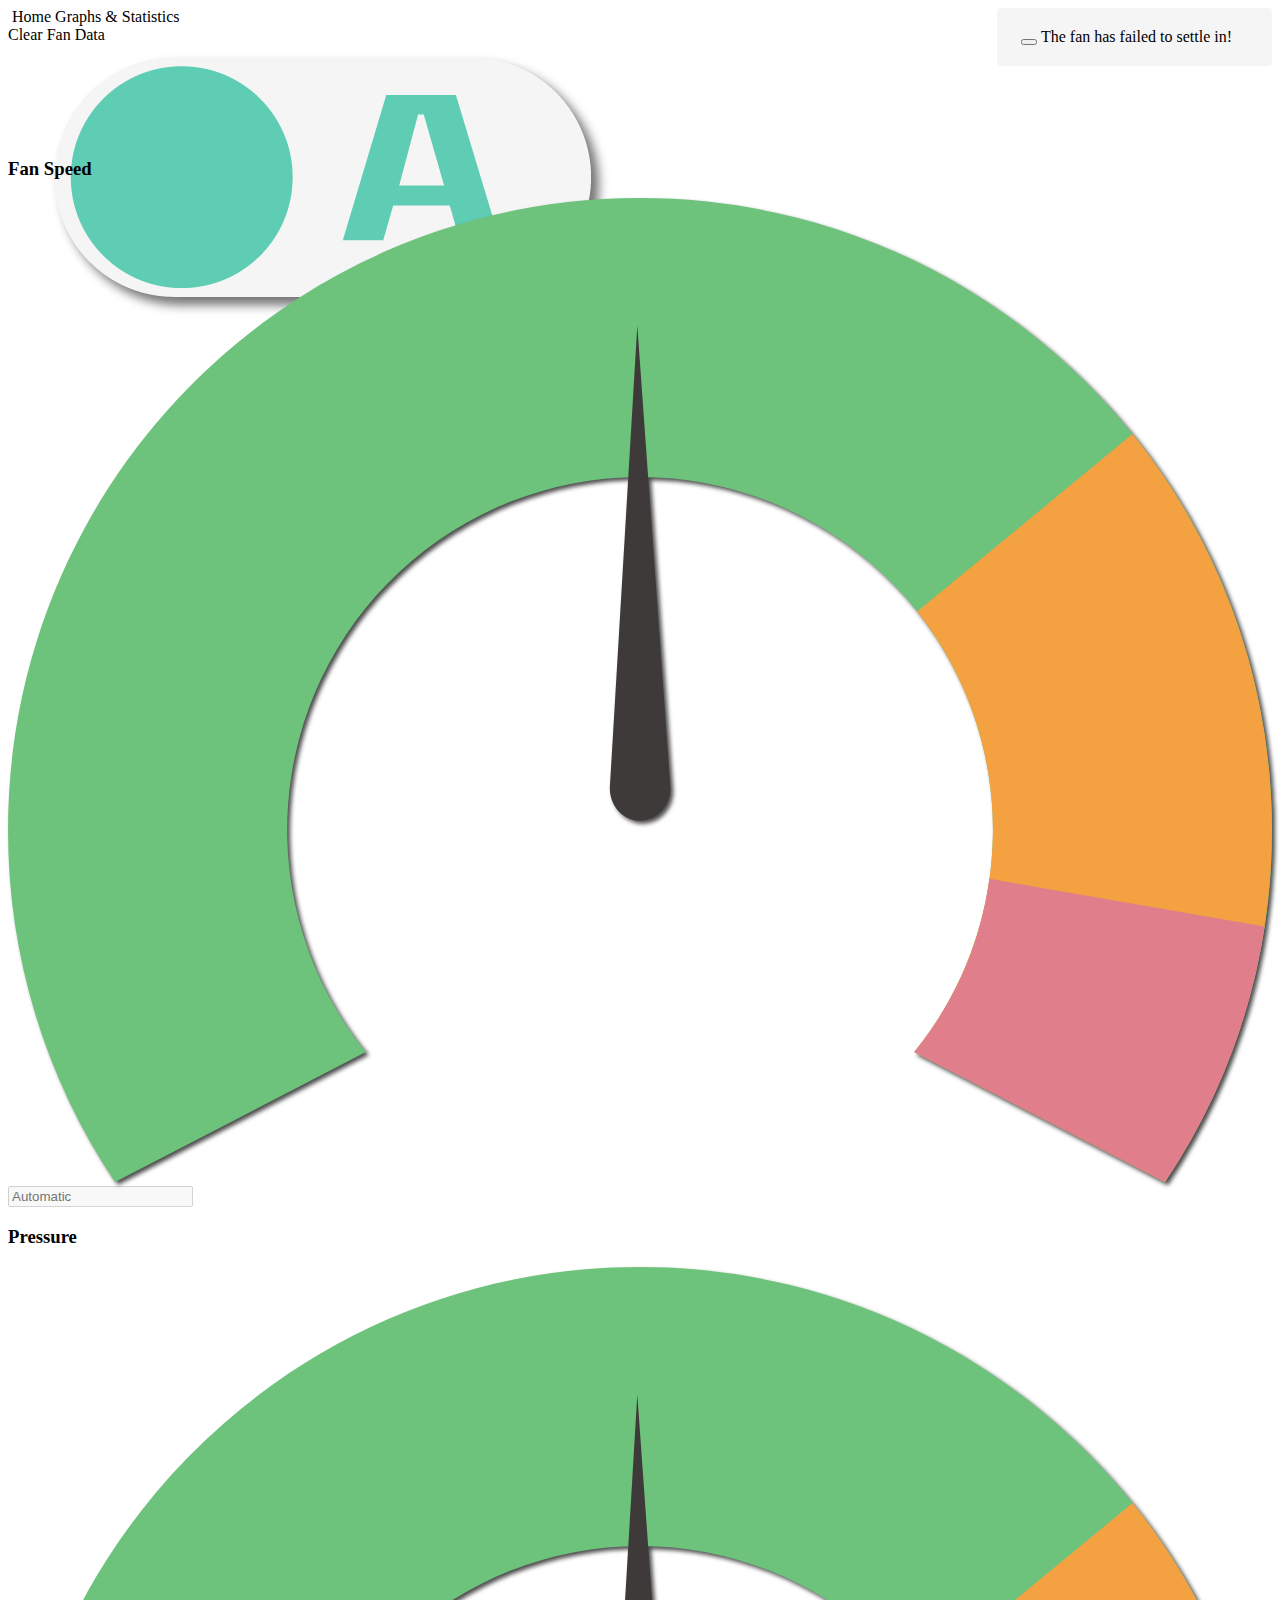
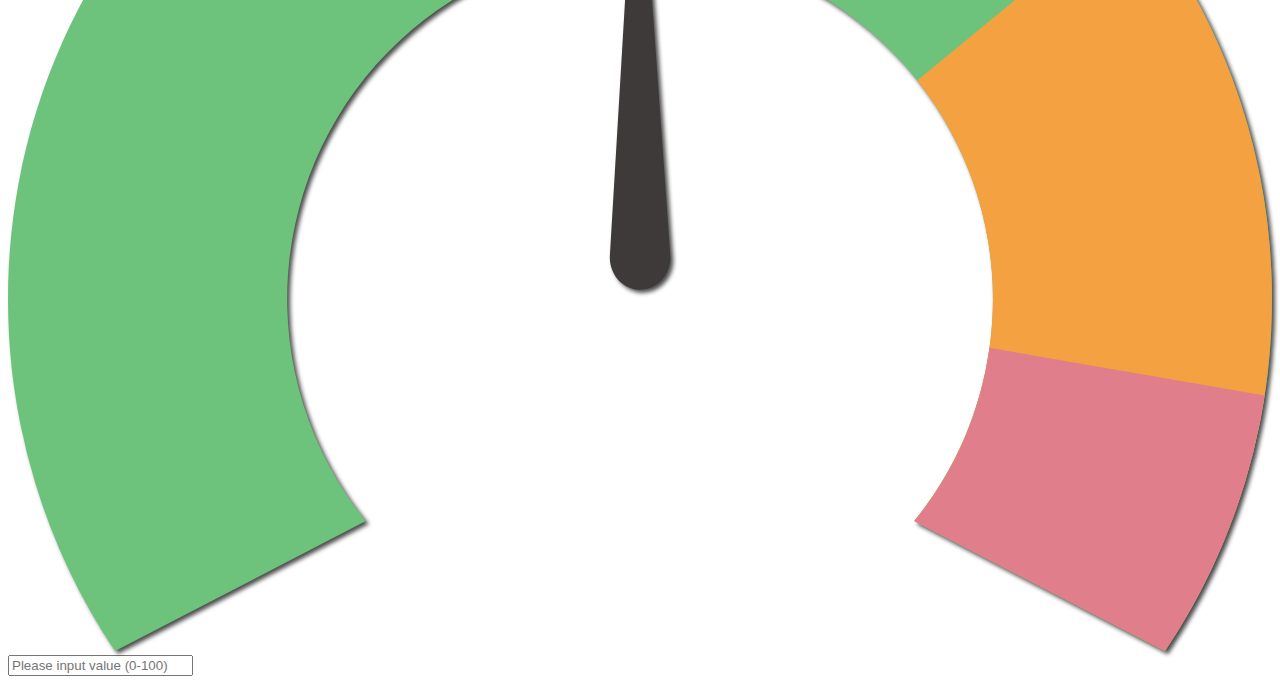
==== public/index.html @ c9ab6a42 "Graph now loads data from the Database CSS is now used for rotating the logo" ====
<!DOCTYPE html>
<html lang="en" class="has-background-success">
<head>
    <meta charset="UTF-8">
    <title>Title</title>
    <link rel="shortcut icon" href="img/hi.ico" type="image/x-icon">
    <script src="js/script.js"></script>
    <script src="https://kit.fontawesome.com/97f2692db1.js" crossorigin="anonymous"></script>
    <link rel="stylesheet" href="https://cdn.jsdelivr.net/npm/bulma@0.9.3/css/bulma.min.css">
    <link rel="stylesheet" href="css/style.css">

</head>

<body>
<!-- NavBar -->
<nav class="navbar is-success" role="navigation" aria-label="main navigation">
    <div class="navbar-brand">
        <a class="navbar-item">
            <i id="fan" class="fas fa-fan has-text-white-bis mx-1 rotate"></i>
            <img src="/img/logoNew.png" alt="" height="40" id="logo">
        </a>

        <a id="homeButton" class="navbar-item">
            <span class="icon mx-1">
                <i class="fas fa-home"></i>
            </span>
            Home
        </a>

        <a id="graphButton" class="navbar-item">
            <span class="icon mx-1">
                <i class="fas fa-chart-area"></i>
            </span>
            Graphs & Statistics
        </a>

    </div>


    <div class="navbar-end">
        <div class="navbar-item">
            <div class="button is-danger" id="clearFanData" >
                <a class="navbar-item">
            <span class="icon mx-1">
                <i class="fas fa-exclamation-triangle"></i>
            </span>
                    Clear Fan Data
                </a>
            </div>
        </div>
    </div>
</nav>
<!-- NavBar END -->

<!-- Fan Error -->
<div class="notification is-danger has-text-centered  is-narrow" id="errorContainer" >
    <button class="delete" id="errorMessage"></button>
    The fan has failed to settle in!
</div>
<!-- Fan Error END -->

<!-- Main Content -->
<div class="box mx-2 mt-2 has-background-primary" id="homeContent">

    <!-- Switch . -->
    <figure class="is-flex is-align-items-left is-justify-content-center is-128x128" id="switch">
        <img src="img/switchA.png" alt="modeChanger" id="switchImage">
    </figure>
    <!-- Switch -->

    <!-- Home Content -->
    <div class="columns is-vcentered">

        <!-- Fan Speed  -->
        <div class="column">
            <section class="section">
                <div class="box has-background-light">
                    <h3 class="title is-3">Fan Speed</h3>
                    <object type="image/svg+xml" data="img/gauge.svg" id="fanGauge" class="gauges"></object>

                    <!-- Input Box  -->
                    <!-- Setting to Automatic clears the values set -->
                    <div class="control">
                        <input class="input is-dark" type="text" placeholder="Automatic" disabled>
                    </div>
                    <!-- Input Box END -->

                </div>
            </section>
        </div>
        <!-- Fan Speed END -->

        <!-- Pressure  -->
        <div class="column">
            <section class="section">
                <div class="box has-background-light">
                    <h3 class="title is-3">Pressure </h3>
                    <object type="image/svg+xml" data="img/gauge.svg" id="pressureGauge" class="gauges"></object>

                    <!-- Input Box  -->
                    <!-- Setting to Automatic clears the values set -->
                    <div class="control">
                        <input class="input is-dark" type="text" placeholder="Please input value (0-100)"  min="0" max="100">
                        <!-- Input Box END -->

                    </div>
                </div>
            </section>
        </div>
        <!-- Pressure END  -->

    </div>
    <!-- Home Content END -->
</div>

<div class="box mx-6 mt-6 has-background-primary" id="graphContent">

    <div class="columns is-vcentered">



        <div class="column">

                <div class="box has-background-light" id="wrapper">


                    <iframe id="graphObject" src="http://localhost:8080/graphRender">
                    </iframe>


                </div>




                <div class="box has-background-light" style="height: 600px;overflow: scroll;">
                    <h1 class="title  has-text-centered">Logs</h1>
                    <table class="is-12" style="  width:100%;" >
                            <tr>
                                <th>Who</th>
                                <th>When</th>

                            </tr>
                            <tr>
                                <td>Alfreds Futterkiste</td>
                                <td>Maria Anders</td>

                            </tr>
                            <tr>
                                <td>Centro comercial Moctezuma</td>
                                <td>Francisco Chang</td>
                            </tr>
                        <tr>
                            <td>Centro comercial Moctezuma</td>
                            <td>Francisco Chang</td>
                        </tr>
                        <tr>
                            <td>Centro comercial Moctezuma</td>
                            <td>Francisco Chang</td>
                        </tr>
                        <tr>
                            <td>Centro comercial Moctezuma</td>
                            <td>Francisco Chang</td>
                        </tr>
                        <tr>
                            <td>Centro comercial Moctezuma</td>
                            <td>Francisco Chang</td>
                        </tr>
                        <tr>
                            <td>Centro comercial Moctezuma</td>
                            <td>Francisco Chang</td>
                        </tr>
                        <tr>
                            <td>Centro comercial Moctezuma</td>
                            <td>Francisco Chang</td>
                        </tr>
                        <tr>
                            <td>Centro comercial Moctezuma</td>
                            <td>Francisco Chang</td>
                        </tr>

                        <tr>
                            <td>Alfreds Futterkiste</td>
                            <td>Maria Anders</td>

                        </tr>
                        <tr>
                            <td>Centro comercial Moctezuma</td>
                            <td>Francisco Chang</td>
                        </tr>
                        <tr>
                            <td>Centro comercial Moctezuma</td>
                            <td>Francisco Chang</td>
                        </tr>
                        <tr>
                            <td>Centro comercial Moctezuma</td>
                            <td>Francisco Chang</td>
                        </tr>
                        <tr>
                            <td>Centro comercial Moctezuma</td>
                            <td>Francisco Chang</td>
                        </tr>
                        <tr>
                            <td>Centro comercial Moctezuma</td>
                            <td>Francisco Chang</td>
                        </tr>
                        <tr>
                            <td>Centro comercial Moctezuma</td>
                            <td>Francisco Chang</td>
                        </tr>
                        <tr>
                            <td>Centro comercial Moctezuma</td>
                            <td>Francisco Chang</td>
                        </tr>
                        <tr>
                            <td>Centro comercial Moctezuma</td>
                            <td>Francisco Chang</td>
                        </tr>

                        <tr>
                            <td>Centro comercial Moctezuma</td>
                            <td>Francisco Chang</td>
                        </tr>
                        <tr>
                            <td>Centro comercial Moctezuma</td>
                            <td>Francisco Chang</td>
                        </tr>
                        <tr>
                            <td>Centro comercial Moctezuma</td>
                            <td>Francisco Chang</td>
                        </tr>
                        <tr>
                            <td>Centro comercial Moctezuma</td>
                            <td>Francisco Chang</td>
                        </tr>
                        <tr>
                            <td>Centro comercial Moctezuma</td>
                            <td>Francisco Chang</td>
                        </tr>
                        </table>

                </div>

                </div>

        </div>

</div>
<!-- Main Content END -->
</body>
</html>
---- public/css/style.css ----
::-webkit-scrollbar {
    width: 0;
    height: 0;
}

#switch{
    width: auto;
    height: auto;
    max-width: 10vw;
    max-height: 10vh;
    margin-left: 3%;
    margin-top:5px ;
}

/*width: 90vw;
height: 90vh;*/
#wrapper {  height: 450px; padding: 0; overflow: hidden;
    width:100%;
    float:left;
    text-align:center;

}
#graphObject {
    width: 86vw;
    height: 550px;
    margin: 0 auto;
    display:block;
}
#graphObject {
/*    -webkit-transform: scale(1);*/
    -webkit-transform-origin: 0 0;
}


#wrapper {
    position: relative;
    padding-bottom: 56.25%; /* 16:9 */
    padding-top: 25px;
    height: 0;
}

*{
    image-rendering: -moz-crisp-edges;         /* Firefox */
    image-rendering:   -o-crisp-edges;         /* Opera */
    image-rendering: crisp-edges;
    -ms-interpolation-mode: nearest-neighbor;  /* IE (non-standard property) */
}


.gauges {
    -webkit-filter: drop-shadow( 3px 3px 2px rgba(0, 0, 0, .7));
    filter: drop-shadow( 3px 3px 2px rgba(0, 0, 0, .7));
    /* Similar syntax to box-shadow */

}

.notification {
    position: fixed;
    top: 0.5rem;
    right: 0.5rem;
    z-index: 100;
    animation: slidein 2s 1;
    animation-fill-mode: both;
    animation-timing-function: cubic-bezier(0.68, -0.55, 0.265, 1.3);
    max-width: 600px;
    background-color: whitesmoke;
    border-radius: 4px;
    padding: 1.25rem 2.5rem 1.25rem 1.5rem;
}
@keyframes slidein {
    0% {
    transform: translateX( 110% );
    }
    100% {
        transform: translateX( 0 );
    }
}
/*#gauge {
    animation: pointerSVG__tr 3000ms linear 1 normal forwards}@keyframes pointerSVG__tr { 0% {transform: translate(221.245px,207.370756px) rotate(-120deg)} 100% {transform: translate(221.245px,207.370756px) rotate(120deg)}}*/



#errorContainer {
    opacity: 1;
    transition: opacity 1s;
}

#errorContainer.fade {
    opacity: 0;
}
@keyframes slideout {
    0% {
        transform: translateX( 0 );
        opacity: 1;
    }
    100% {
    transform: translateX( 110% );
        opacity: 0;
    }
}


/* ENDLESS ROTATE */
.rotate{
    animation: rotate 1.5s linear infinite;
}
@keyframes rotate{
    to{ transform: rotate(360deg); }
}

/* Object */
{"Caribbean Green":"00d1b2","Emerald":"48c774","Cultured":"f5f5f5","Rose Madder":"db2b39","Raisin Black":"171a21"}


/*  https://coolors.co/00d1b2-48c774-f5f5f5-db2b39-171a21 */
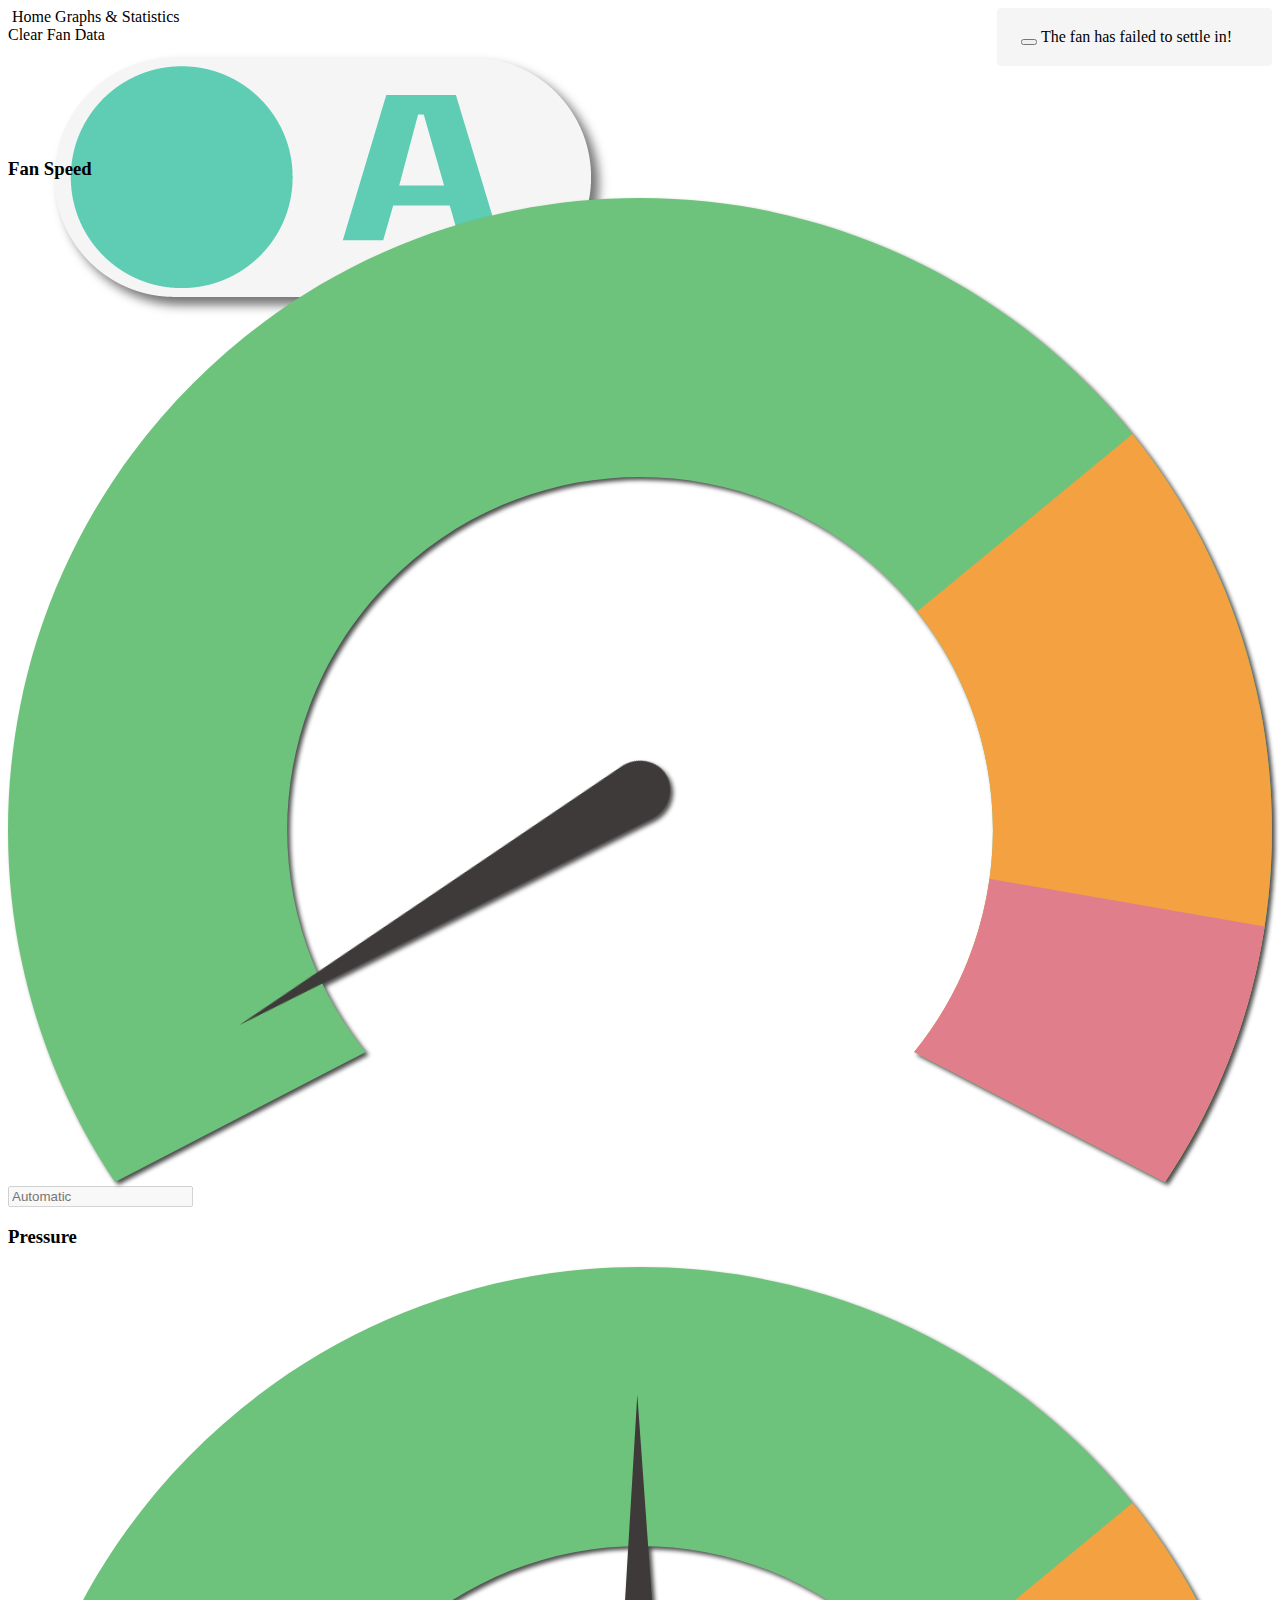
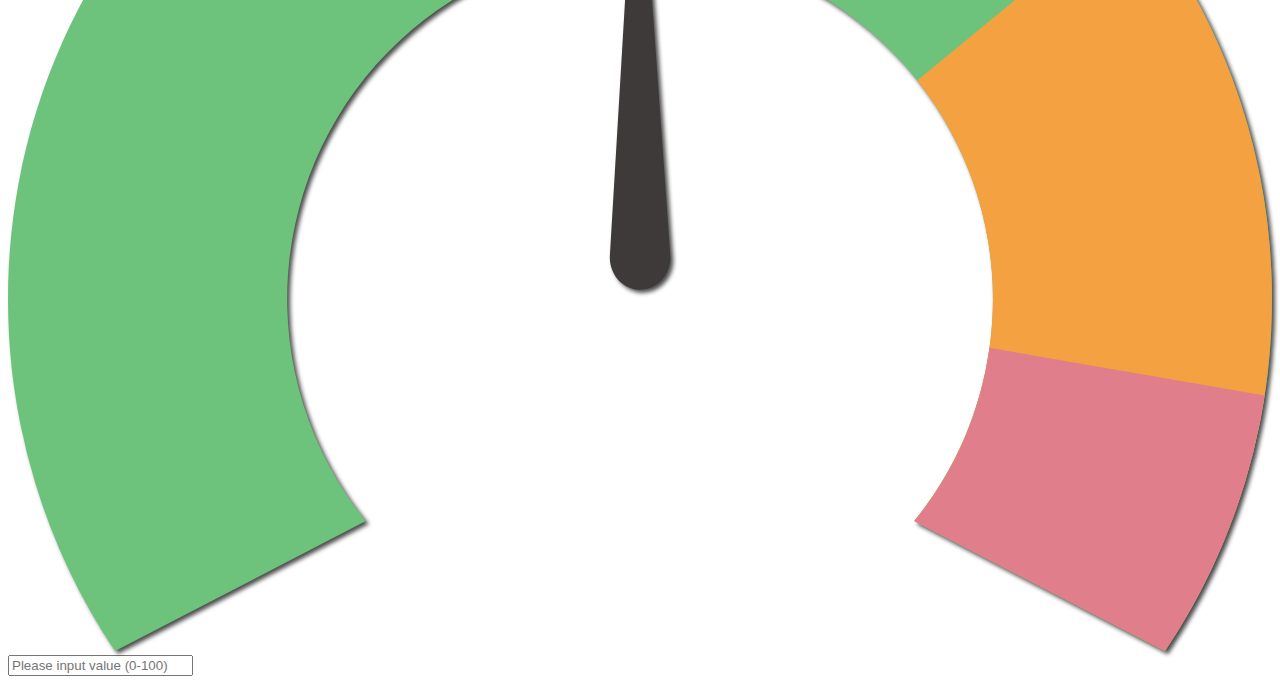
==== commit c2ed25df: "Added MQTT out" ====
--- a/public/index.html
+++ b/public/index.html
@@ -76,7 +76,7 @@
             <section class="section">
                 <div class="box has-background-light">
                     <h3 class="title is-3">Fan Speed</h3>
-                    <object type="image/svg+xml" data="img/gauge.svg" id="fanGauge" class="gauges"></object>
+                    <object type="image/svg+xml" data="img/gauge_anim.svg" id="fanGauge" class="gauges"></object>
 
                     <!-- Input Box  -->
                     <!-- Setting to Automatic clears the values set -->
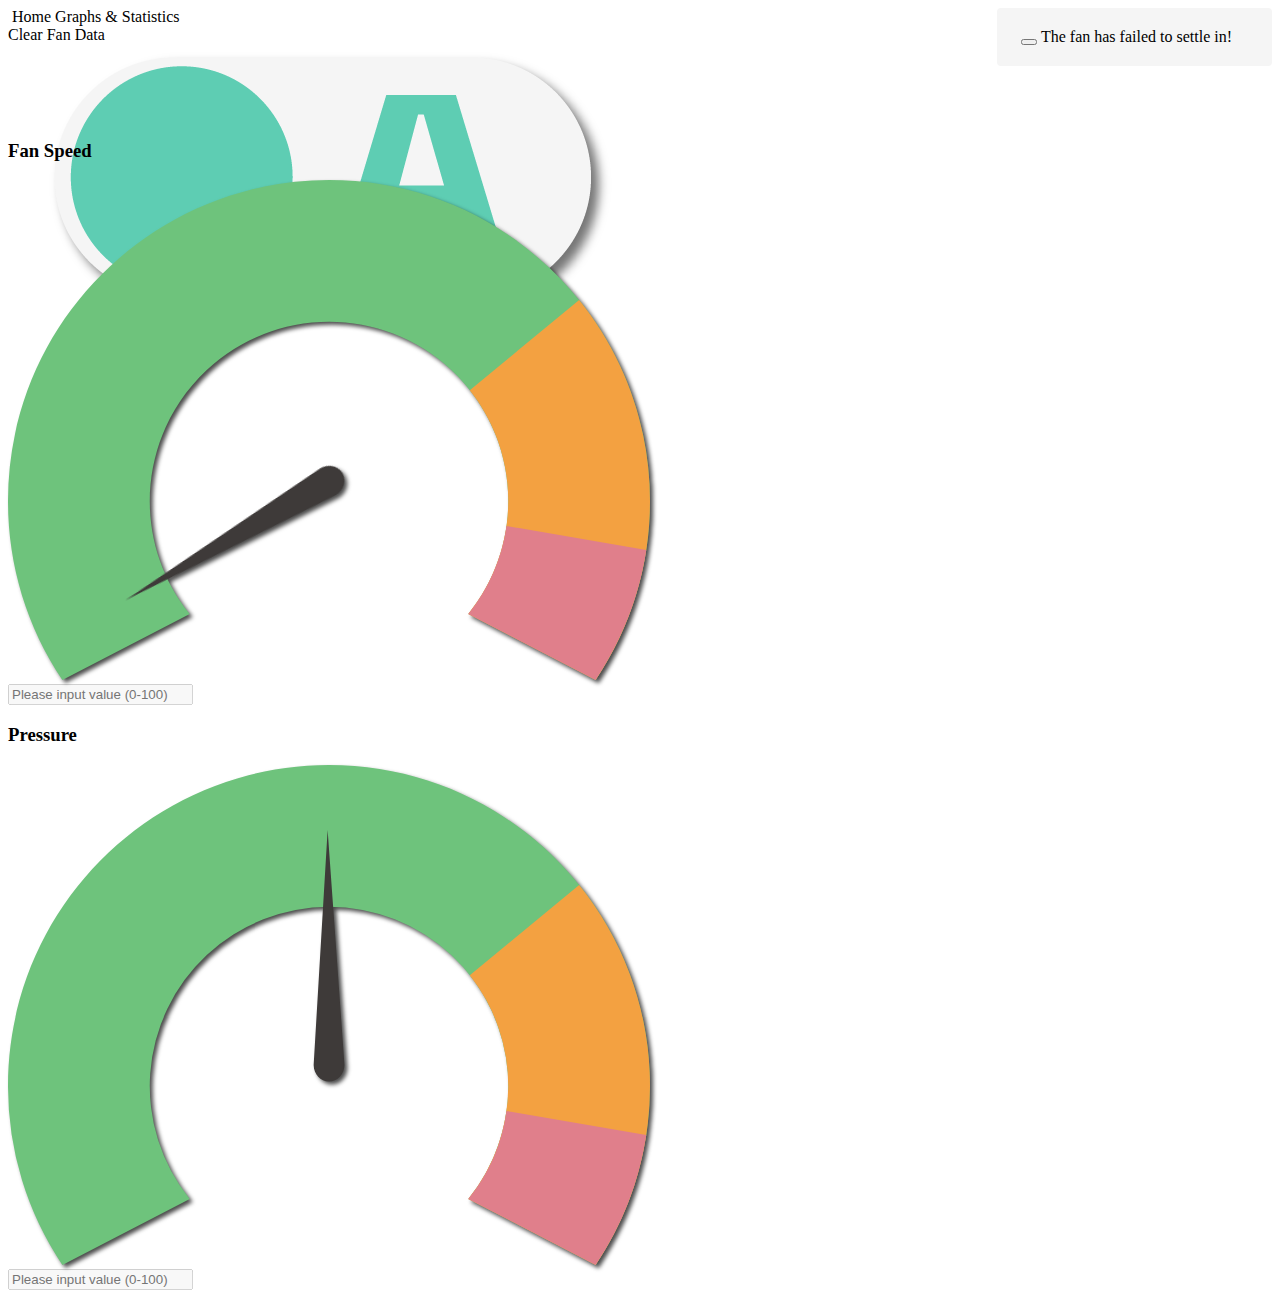
==== commit b08a500a: "Minor CSS changes" ====
--- a/public/index.html
+++ b/public/index.html
@@ -81,7 +81,7 @@
                     <!-- Input Box  -->
                     <!-- Setting to Automatic clears the values set -->
                     <div class="control">
-                        <input class="input is-dark" type="text" placeholder="Automatic" disabled>
+                        <input class="input is-dark" type="text" id="fanSpeedInputBox" placeholder="Please input value (0-100)"  min="0" max="100" disabled>
                     </div>
                     <!-- Input Box END -->
 
@@ -100,7 +100,7 @@
                     <!-- Input Box  -->
                     <!-- Setting to Automatic clears the values set -->
                     <div class="control">
-                        <input class="input is-dark" type="text" placeholder="Please input value (0-100)"  min="0" max="100">
+                        <input class="input is-dark" type="text" id="pressureInputBox" placeholder="Please input value (0-100)"  min="0" max="100" disabled>
                         <!-- Input Box END -->
 
                     </div>
--- a/public/css/style.css
+++ b/public/css/style.css
@@ -6,8 +6,8 @@
 #switch{
     width: auto;
     height: auto;
-    max-width: 10vw;
-    max-height: 10vh;
+    max-width: 8vw;
+    max-height: 8vh;
     margin-left: 3%;
     margin-top:5px ;
 }
@@ -52,6 +52,9 @@
     filter: drop-shadow( 3px 3px 2px rgba(0, 0, 0, .7));
     /* Similar syntax to box-shadow */
 
+}
+.gauges{
+    max-height: 500px;
 }
 
 .notification {
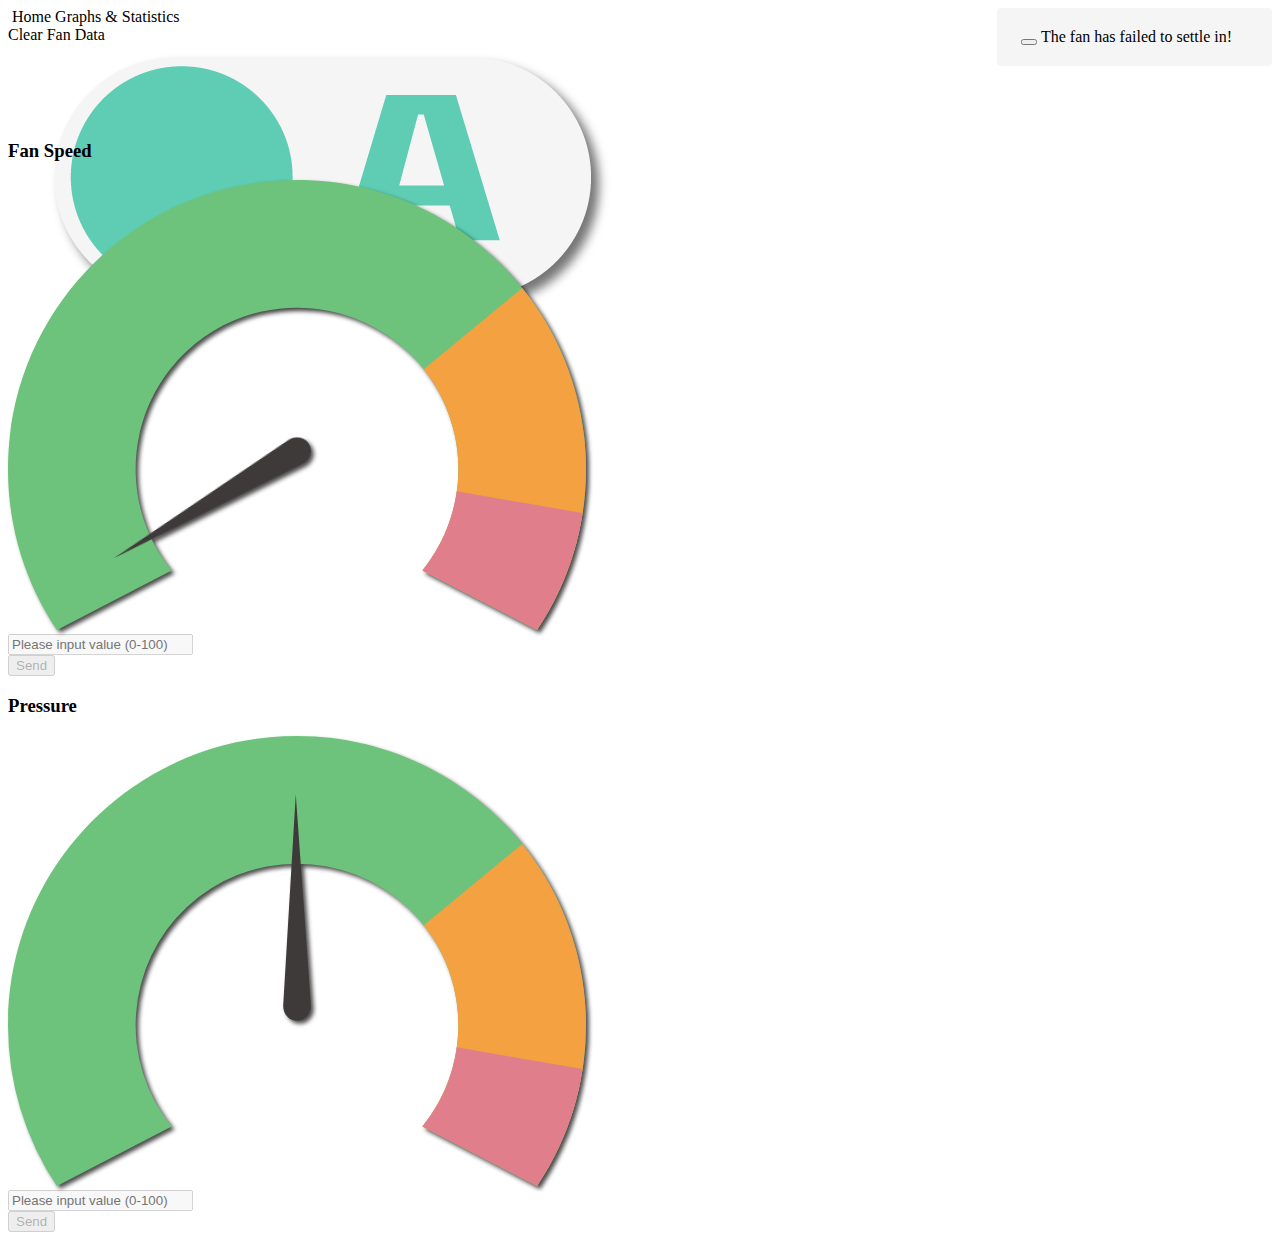
==== commit 00e4e71c: "Values now will be sent over MQTT New buttons added" ====
--- a/public/index.html
+++ b/public/index.html
@@ -8,6 +8,7 @@
     <script src="https://kit.fontawesome.com/97f2692db1.js" crossorigin="anonymous"></script>
     <link rel="stylesheet" href="https://cdn.jsdelivr.net/npm/bulma@0.9.3/css/bulma.min.css">
     <link rel="stylesheet" href="css/style.css">
+    <script src="js/axios.min.js"></script>
 
 </head>
 
@@ -84,6 +85,7 @@
                         <input class="input is-dark" type="text" id="fanSpeedInputBox" placeholder="Please input value (0-100)"  min="0" max="100" disabled>
                     </div>
                     <!-- Input Box END -->
+                    <button class="button mt-1" id="fanDataButton" title="Disabled button" disabled>Send</button>
 
                 </div>
             </section>
@@ -103,17 +105,20 @@
                         <input class="input is-dark" type="text" id="pressureInputBox" placeholder="Please input value (0-100)"  min="0" max="100" disabled>
                         <!-- Input Box END -->
 
+
                     </div>
+                    <button class="button mt-1" id="pressureDataButton" title="Disabled button" disabled>Send</button>
                 </div>
             </section>
         </div>
         <!-- Pressure END  -->
 
     </div>
+</div>
     <!-- Home Content END -->
 </div>
 
-<div class="box mx-6 mt-6 has-background-primary" id="graphContent">
+<div class="box mx-2 mt-2 has-background-primary" id="graphContent">
 
     <div class="columns is-vcentered">
 
--- a/public/css/style.css
+++ b/public/css/style.css
@@ -54,7 +54,7 @@
 
 }
 .gauges{
-    max-height: 500px;
+    max-height: 450px;
 }
 
 .notification {
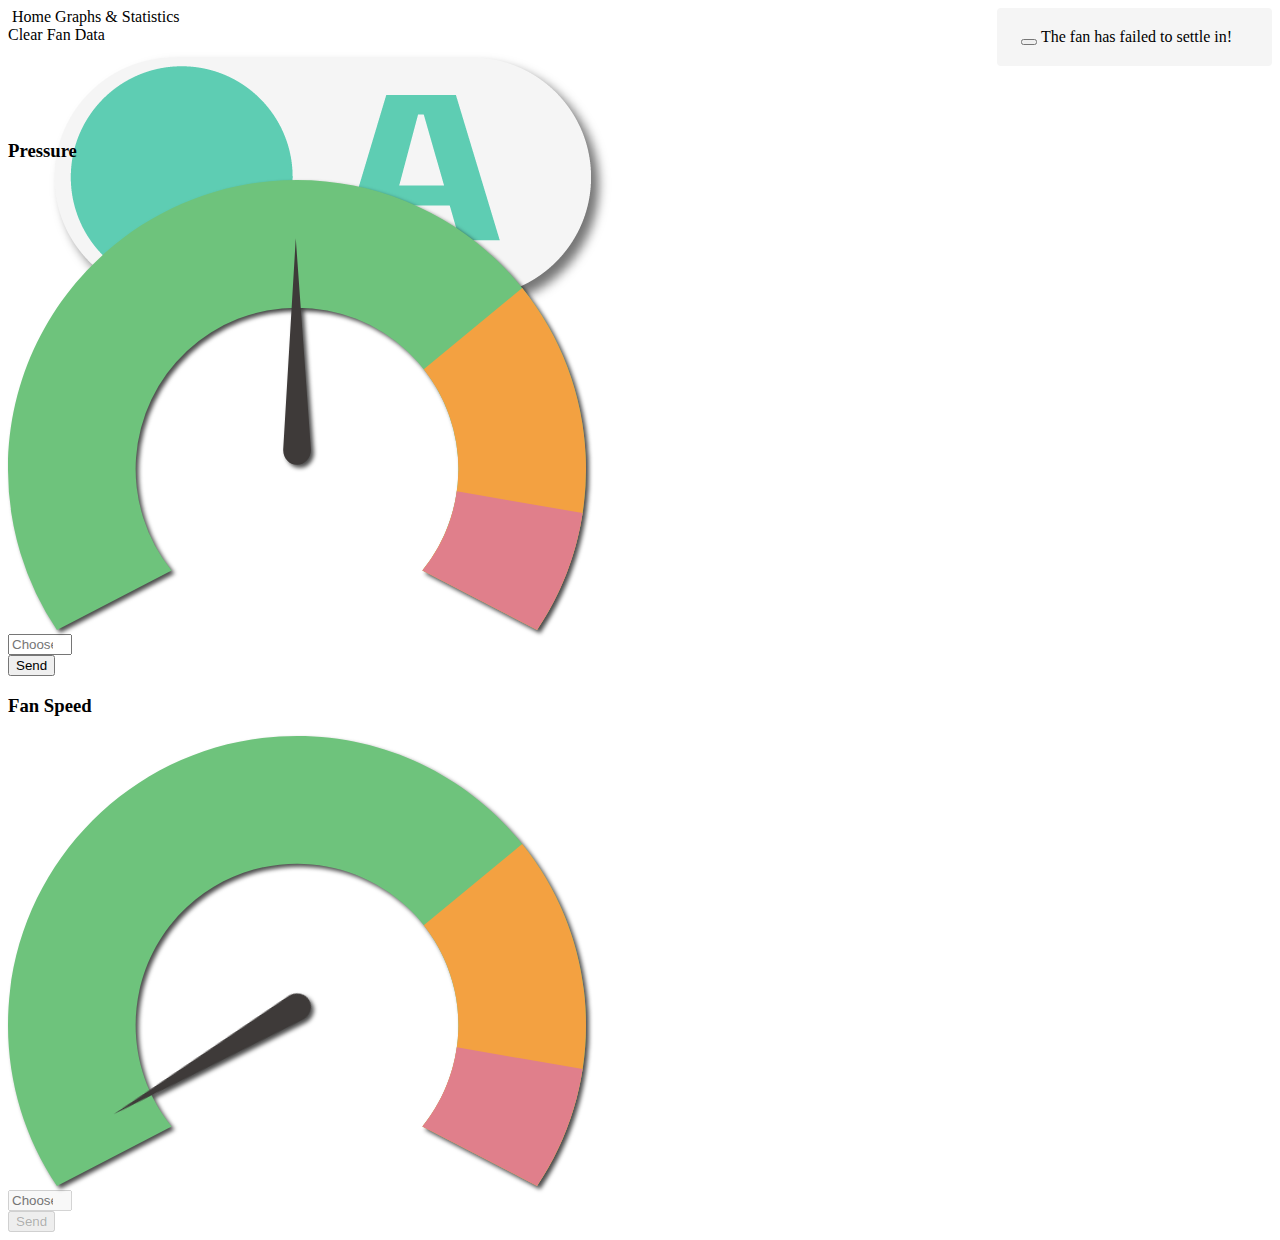
==== commit 6b595aa3: "JS clean up." ====
--- a/public/index.html
+++ b/public/index.html
@@ -72,6 +72,29 @@
     <!-- Home Content -->
     <div class="columns is-vcentered">
 
+
+
+        <!-- Pressure  -->
+        <div class="column">
+            <section class="section">
+                <div class="box has-background-light">
+                    <h3 class="title is-3">Pressure </h3>
+                    <object type="image/svg+xml" data="img/gauge.svg" id="pressureGauge" class="gauges"></object>
+
+                    <!-- Input Box  -->
+                    <!-- Setting to Automatic clears the values set -->
+                    <div class="control">
+                        <input class="input is-dark" type="number" id="pressureInputBox" placeholder="Choose a pressure (0-120Pa)"  min="0" max="120" >
+                        <!-- Input Box END -->
+
+
+                    </div>
+                    <button class="button mt-1" id="pressureDataButton" title="Disabled button" >Send</button>
+                </div>
+            </section>
+        </div>
+        <!-- Pressure END  -->
+
         <!-- Fan Speed  -->
         <div class="column">
             <section class="section">
@@ -82,37 +105,16 @@
                     <!-- Input Box  -->
                     <!-- Setting to Automatic clears the values set -->
                     <div class="control">
-                        <input class="input is-dark" type="text" id="fanSpeedInputBox" placeholder="Please input value (0-100)"  min="0" max="100" disabled>
+                        <input class="input is-dark" type="number" id="fanSpeedInputBox" placeholder="Choose a fan speed (0-100%)"  min="0" max="100" disabled >
                     </div>
                     <!-- Input Box END -->
-                    <button class="button mt-1" id="fanDataButton" title="Disabled button" disabled>Send</button>
+                    <button class="button mt-1" id="fanDataButton" title="Disabled button" disabled >Send</button>
 
                 </div>
             </section>
         </div>
         <!-- Fan Speed END -->
 
-        <!-- Pressure  -->
-        <div class="column">
-            <section class="section">
-                <div class="box has-background-light">
-                    <h3 class="title is-3">Pressure </h3>
-                    <object type="image/svg+xml" data="img/gauge.svg" id="pressureGauge" class="gauges"></object>
-
-                    <!-- Input Box  -->
-                    <!-- Setting to Automatic clears the values set -->
-                    <div class="control">
-                        <input class="input is-dark" type="text" id="pressureInputBox" placeholder="Please input value (0-100)"  min="0" max="100" disabled>
-                        <!-- Input Box END -->
-
-
-                    </div>
-                    <button class="button mt-1" id="pressureDataButton" title="Disabled button" disabled>Send</button>
-                </div>
-            </section>
-        </div>
-        <!-- Pressure END  -->
-
     </div>
 </div>
     <!-- Home Content END -->
@@ -121,7 +123,6 @@
 <div class="box mx-2 mt-2 has-background-primary" id="graphContent">
 
     <div class="columns is-vcentered">
-
 
 
         <div class="column">
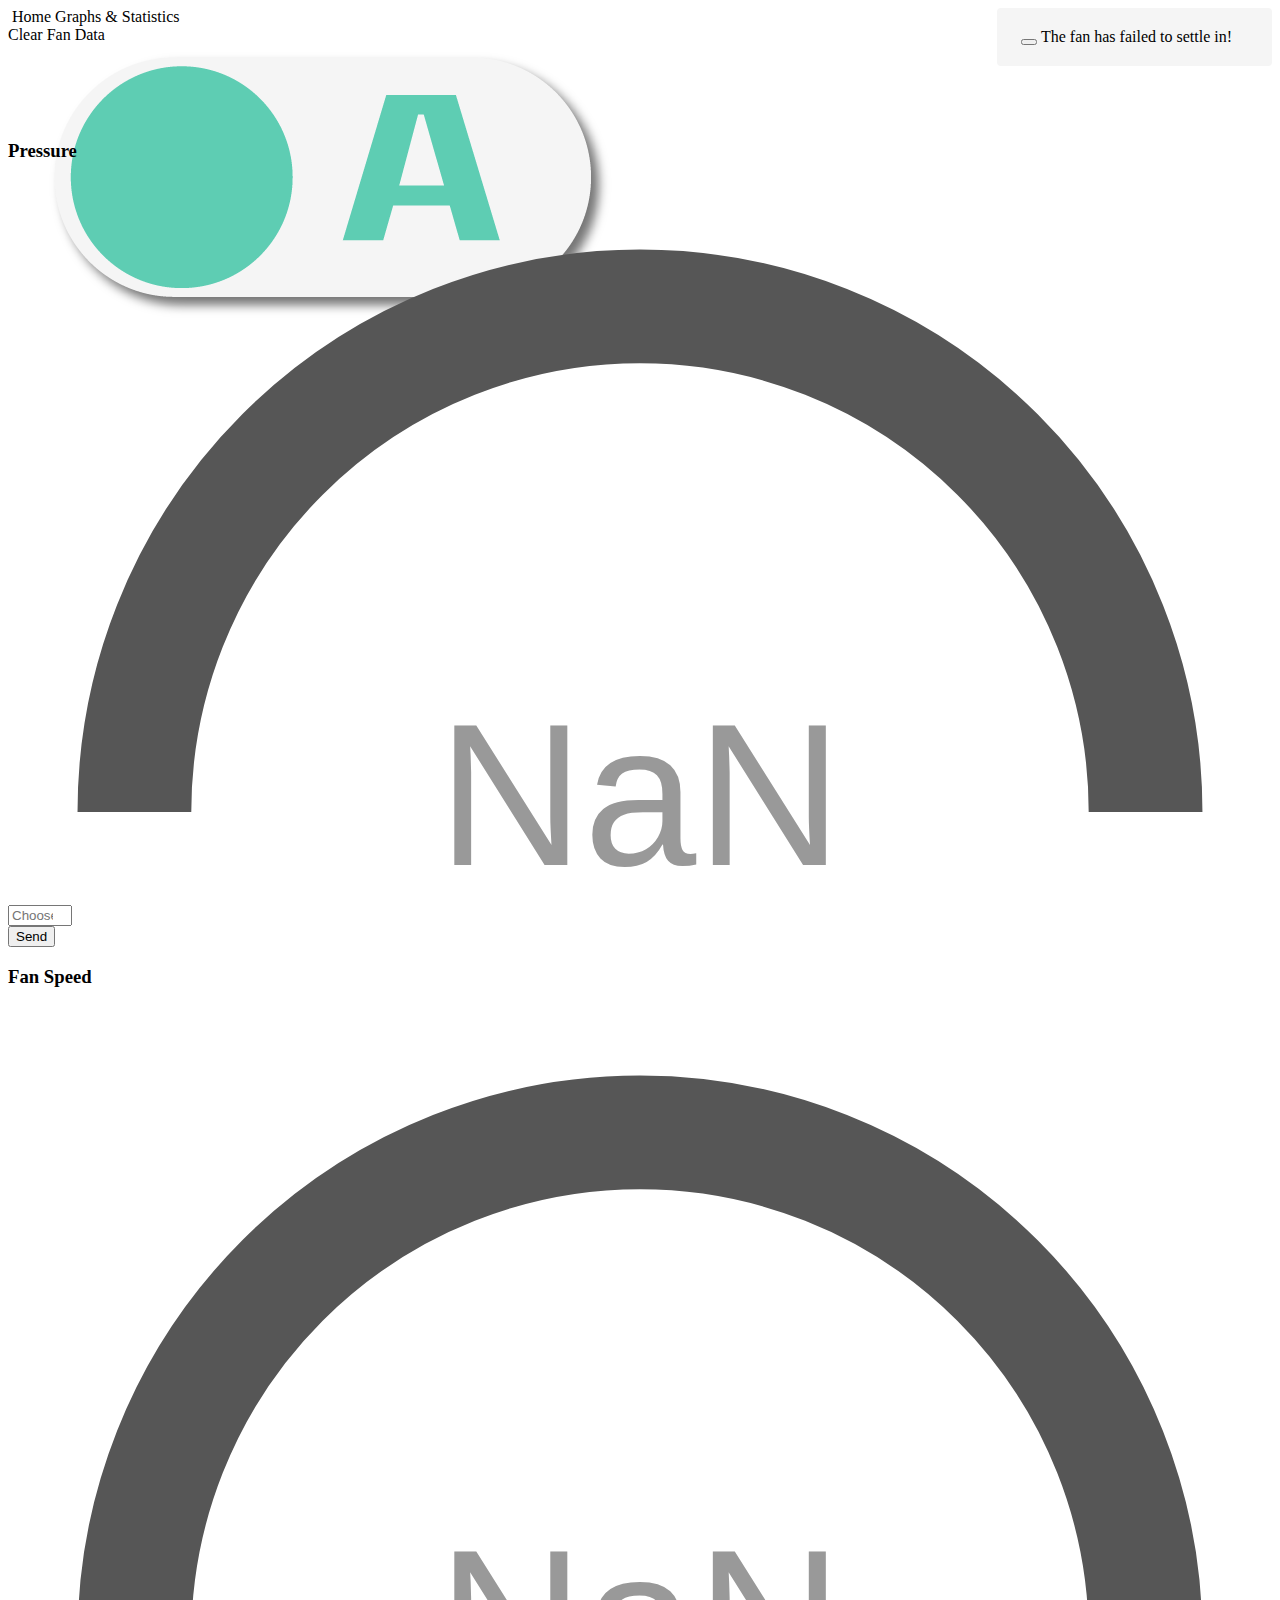
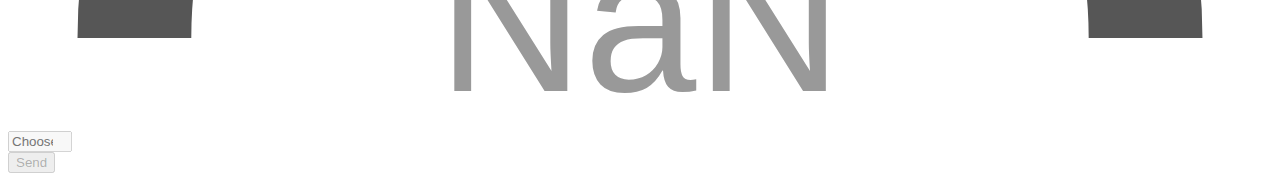
==== commit ecb6f4aa: "Gauges now function and display the values reported by the embedded device." ====
--- a/public/index.html
+++ b/public/index.html
@@ -2,13 +2,14 @@
 <html lang="en" class="has-background-success">
 <head>
     <meta charset="UTF-8">
-    <title>Title</title>
+    <title>Fan Controller</title>
     <link rel="shortcut icon" href="img/hi.ico" type="image/x-icon">
     <script src="js/script.js"></script>
     <script src="https://kit.fontawesome.com/97f2692db1.js" crossorigin="anonymous"></script>
     <link rel="stylesheet" href="https://cdn.jsdelivr.net/npm/bulma@0.9.3/css/bulma.min.css">
     <link rel="stylesheet" href="css/style.css">
     <script src="js/axios.min.js"></script>
+    <script src="js/gauge.min.js"></script>
 
 </head>
 
@@ -40,7 +41,7 @@
 
     <div class="navbar-end">
         <div class="navbar-item">
-            <div class="button is-danger" id="clearFanData" >
+            <div class="button is-danger" id="clearFanData">
                 <a class="navbar-item">
             <span class="icon mx-1">
                 <i class="fas fa-exclamation-triangle"></i>
@@ -54,7 +55,7 @@
 <!-- NavBar END -->
 
 <!-- Fan Error -->
-<div class="notification is-danger has-text-centered  is-narrow" id="errorContainer" >
+<div class="notification is-danger has-text-centered  is-narrow" id="errorContainer">
     <button class="delete" id="errorMessage"></button>
     The fan has failed to settle in!
 </div>
@@ -73,23 +74,25 @@
     <div class="columns is-vcentered">
 
 
-
         <!-- Pressure  -->
         <div class="column">
             <section class="section">
                 <div class="box has-background-light">
                     <h3 class="title is-3">Pressure </h3>
-                    <object type="image/svg+xml" data="img/gauge.svg" id="pressureGauge" class="gauges"></object>
 
+                    <div id="pressureGauge" class="gauge-container three"></div>
                     <!-- Input Box  -->
                     <!-- Setting to Automatic clears the values set -->
                     <div class="control">
-                        <input class="input is-dark" type="number" id="pressureInputBox" placeholder="Choose a pressure (0-120Pa)"  min="0" max="120" >
+                        <label for="pressureInputBox"></label><input class="input is-dark" type="number"
+                                                                     id="pressureInputBox"
+                                                                     placeholder="Choose a pressure (0-120Pa)" min="0"
+                                                                     max="120">
                         <!-- Input Box END -->
 
 
                     </div>
-                    <button class="button mt-1" id="pressureDataButton" title="Disabled button" >Send</button>
+                    <button class="button mt-1" id="pressureDataButton" title="Disabled button">Send</button>
                 </div>
             </section>
         </div>
@@ -100,15 +103,17 @@
             <section class="section">
                 <div class="box has-background-light">
                     <h3 class="title is-3">Fan Speed</h3>
-                    <object type="image/svg+xml" data="img/gauge_anim.svg" id="fanGauge" class="gauges"></object>
-
+                    <div id="fanGauge" class="gauge-container three"></div>
                     <!-- Input Box  -->
                     <!-- Setting to Automatic clears the values set -->
                     <div class="control">
-                        <input class="input is-dark" type="number" id="fanSpeedInputBox" placeholder="Choose a fan speed (0-100%)"  min="0" max="100" disabled >
+                        <label for="fanSpeedInputBox"></label><input class="input is-dark" type="number"
+                                                                     id="fanSpeedInputBox"
+                                                                     placeholder="Choose a fan speed (0-100%)" min="0"
+                                                                     max="100" disabled>
                     </div>
                     <!-- Input Box END -->
-                    <button class="button mt-1" id="fanDataButton" title="Disabled button" disabled >Send</button>
+                    <button class="button mt-1" id="fanDataButton" title="Disabled button" disabled>Send</button>
 
                 </div>
             </section>
@@ -117,7 +122,7 @@
 
     </div>
 </div>
-    <!-- Home Content END -->
+<!-- Home Content END -->
 </div>
 
 <div class="box mx-2 mt-2 has-background-primary" id="graphContent">
@@ -127,129 +132,30 @@
 
         <div class="column">
 
-                <div class="box has-background-light" id="wrapper">
+            <div class="box has-background-light" id="wrapper">
 
 
-                    <iframe id="graphObject" src="http://localhost:8080/graphRender">
-                    </iframe>
+                <iframe id="graphObject" src="http://localhost:8080/graphRender">
+                </iframe>
 
 
-                </div>
+            </div>
 
 
+            <div class="box has-background-light" style="height: 600px;overflow: scroll;">
+                <h1 class="title  has-text-centered">Logs</h1>
+                <table class="is-12" style="  width:100%;">
+                    <tr>
+                        <th>Who</th>
+                        <th>When</th>
+                    </tr>
+                </table>
 
-
-                <div class="box has-background-light" style="height: 600px;overflow: scroll;">
-                    <h1 class="title  has-text-centered">Logs</h1>
-                    <table class="is-12" style="  width:100%;" >
-                            <tr>
-                                <th>Who</th>
-                                <th>When</th>
-
-                            </tr>
-                            <tr>
-                                <td>Alfreds Futterkiste</td>
-                                <td>Maria Anders</td>
-
-                            </tr>
-                            <tr>
-                                <td>Centro comercial Moctezuma</td>
-                                <td>Francisco Chang</td>
-                            </tr>
-                        <tr>
-                            <td>Centro comercial Moctezuma</td>
-                            <td>Francisco Chang</td>
-                        </tr>
-                        <tr>
-                            <td>Centro comercial Moctezuma</td>
-                            <td>Francisco Chang</td>
-                        </tr>
-                        <tr>
-                            <td>Centro comercial Moctezuma</td>
-                            <td>Francisco Chang</td>
-                        </tr>
-                        <tr>
-                            <td>Centro comercial Moctezuma</td>
-                            <td>Francisco Chang</td>
-                        </tr>
-                        <tr>
-                            <td>Centro comercial Moctezuma</td>
-                            <td>Francisco Chang</td>
-                        </tr>
-                        <tr>
-                            <td>Centro comercial Moctezuma</td>
-                            <td>Francisco Chang</td>
-                        </tr>
-                        <tr>
-                            <td>Centro comercial Moctezuma</td>
-                            <td>Francisco Chang</td>
-                        </tr>
-
-                        <tr>
-                            <td>Alfreds Futterkiste</td>
-                            <td>Maria Anders</td>
-
-                        </tr>
-                        <tr>
-                            <td>Centro comercial Moctezuma</td>
-                            <td>Francisco Chang</td>
-                        </tr>
-                        <tr>
-                            <td>Centro comercial Moctezuma</td>
-                            <td>Francisco Chang</td>
-                        </tr>
-                        <tr>
-                            <td>Centro comercial Moctezuma</td>
-                            <td>Francisco Chang</td>
-                        </tr>
-                        <tr>
-                            <td>Centro comercial Moctezuma</td>
-                            <td>Francisco Chang</td>
-                        </tr>
-                        <tr>
-                            <td>Centro comercial Moctezuma</td>
-                            <td>Francisco Chang</td>
-                        </tr>
-                        <tr>
-                            <td>Centro comercial Moctezuma</td>
-                            <td>Francisco Chang</td>
-                        </tr>
-                        <tr>
-                            <td>Centro comercial Moctezuma</td>
-                            <td>Francisco Chang</td>
-                        </tr>
-                        <tr>
-                            <td>Centro comercial Moctezuma</td>
-                            <td>Francisco Chang</td>
-                        </tr>
-
-                        <tr>
-                            <td>Centro comercial Moctezuma</td>
-                            <td>Francisco Chang</td>
-                        </tr>
-                        <tr>
-                            <td>Centro comercial Moctezuma</td>
-                            <td>Francisco Chang</td>
-                        </tr>
-                        <tr>
-                            <td>Centro comercial Moctezuma</td>
-                            <td>Francisco Chang</td>
-                        </tr>
-                        <tr>
-                            <td>Centro comercial Moctezuma</td>
-                            <td>Francisco Chang</td>
-                        </tr>
-                        <tr>
-                            <td>Centro comercial Moctezuma</td>
-                            <td>Francisco Chang</td>
-                        </tr>
-                        </table>
-
-                </div>
-
-                </div>
+            </div>
 
         </div>
+
+    </div>
 
 </div>
 <!-- Main Content END -->
--- a/public/css/style.css
+++ b/public/css/style.css
@@ -111,6 +111,49 @@
     to{ transform: rotate(360deg); }
 }
 
+
+
+
+.input {
+    animation-iteration-count: infinite;
+}
+
+
+@keyframes shake {
+    0% { transform: translate(1px, 1px) rotate(0deg); }
+    10% { transform: translate(-1px, -2px) rotate(-1deg); }
+    20% { transform: translate(-3px, 0px) rotate(1deg); }
+    30% { transform: translate(3px, 2px) rotate(0deg); }
+    40% { transform: translate(1px, -1px) rotate(1deg); }
+    50% { transform: translate(-1px, 2px) rotate(-1deg); }
+    60% { transform: translate(-3px, 1px) rotate(0deg); }
+    70% { transform: translate(3px, 1px) rotate(-1deg); }
+    80% { transform: translate(-1px, -1px) rotate(1deg); }
+    90% { transform: translate(1px, 2px) rotate(0deg); }
+    100% { transform: translate(1px, -2px) rotate(-1deg); }
+}
+
+
+.gauge-container.three {
+
+}
+.gauge-container.three > .gauge > .dial {
+    stroke: #565656;
+    stroke-width: 9;
+    /*stroke-dasharray: 125, 20;*/
+}
+.gauge-container.three > .gauge > .value {
+    stroke: #C9DE3C;
+    stroke-width: 10;
+    /*stroke-dasharray: 125, 20;*/
+}
+.gauge-container.three > .gauge > .value-text {
+    fill: #565656;;
+    font-family: sans-serif;
+    font-weight: bold;
+    font-size: 1em;
+}
+
 /* Object */
 {"Caribbean Green":"00d1b2","Emerald":"48c774","Cultured":"f5f5f5","Rose Madder":"db2b39","Raisin Black":"171a21"}
 
